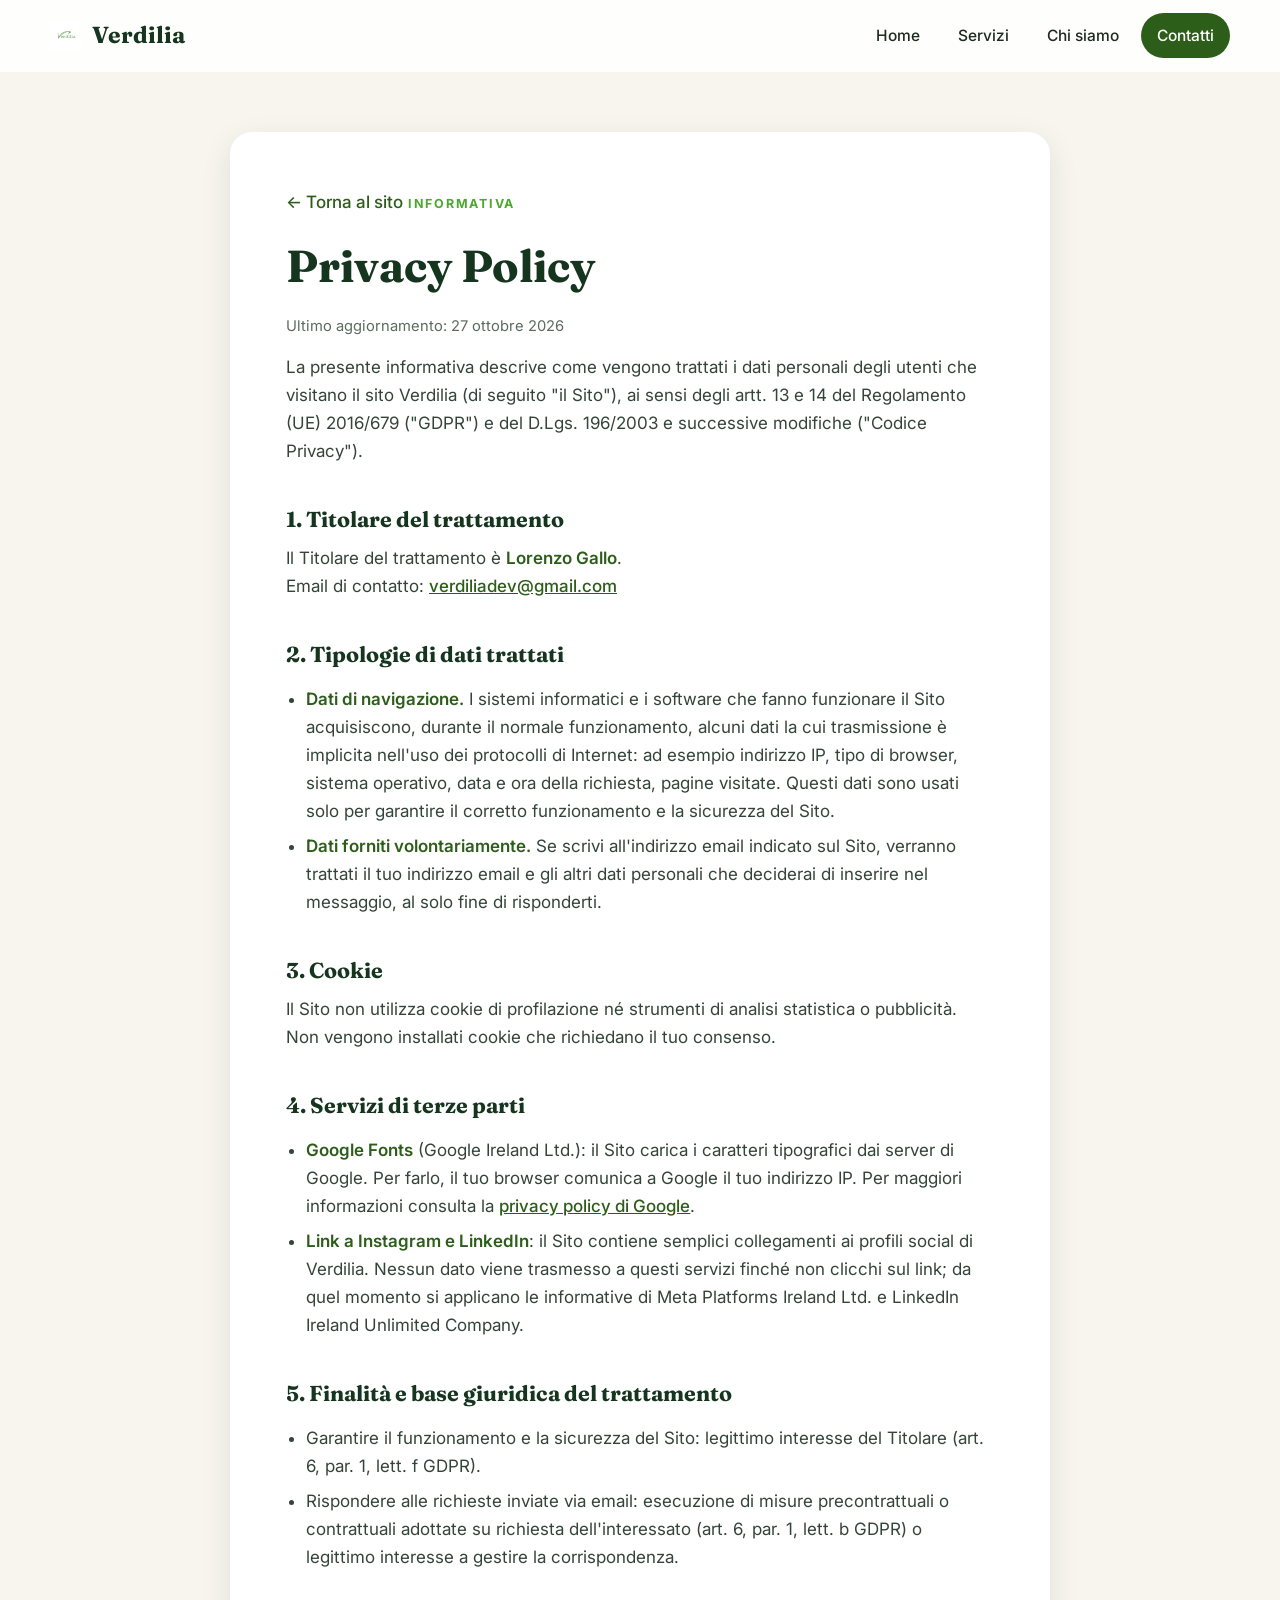
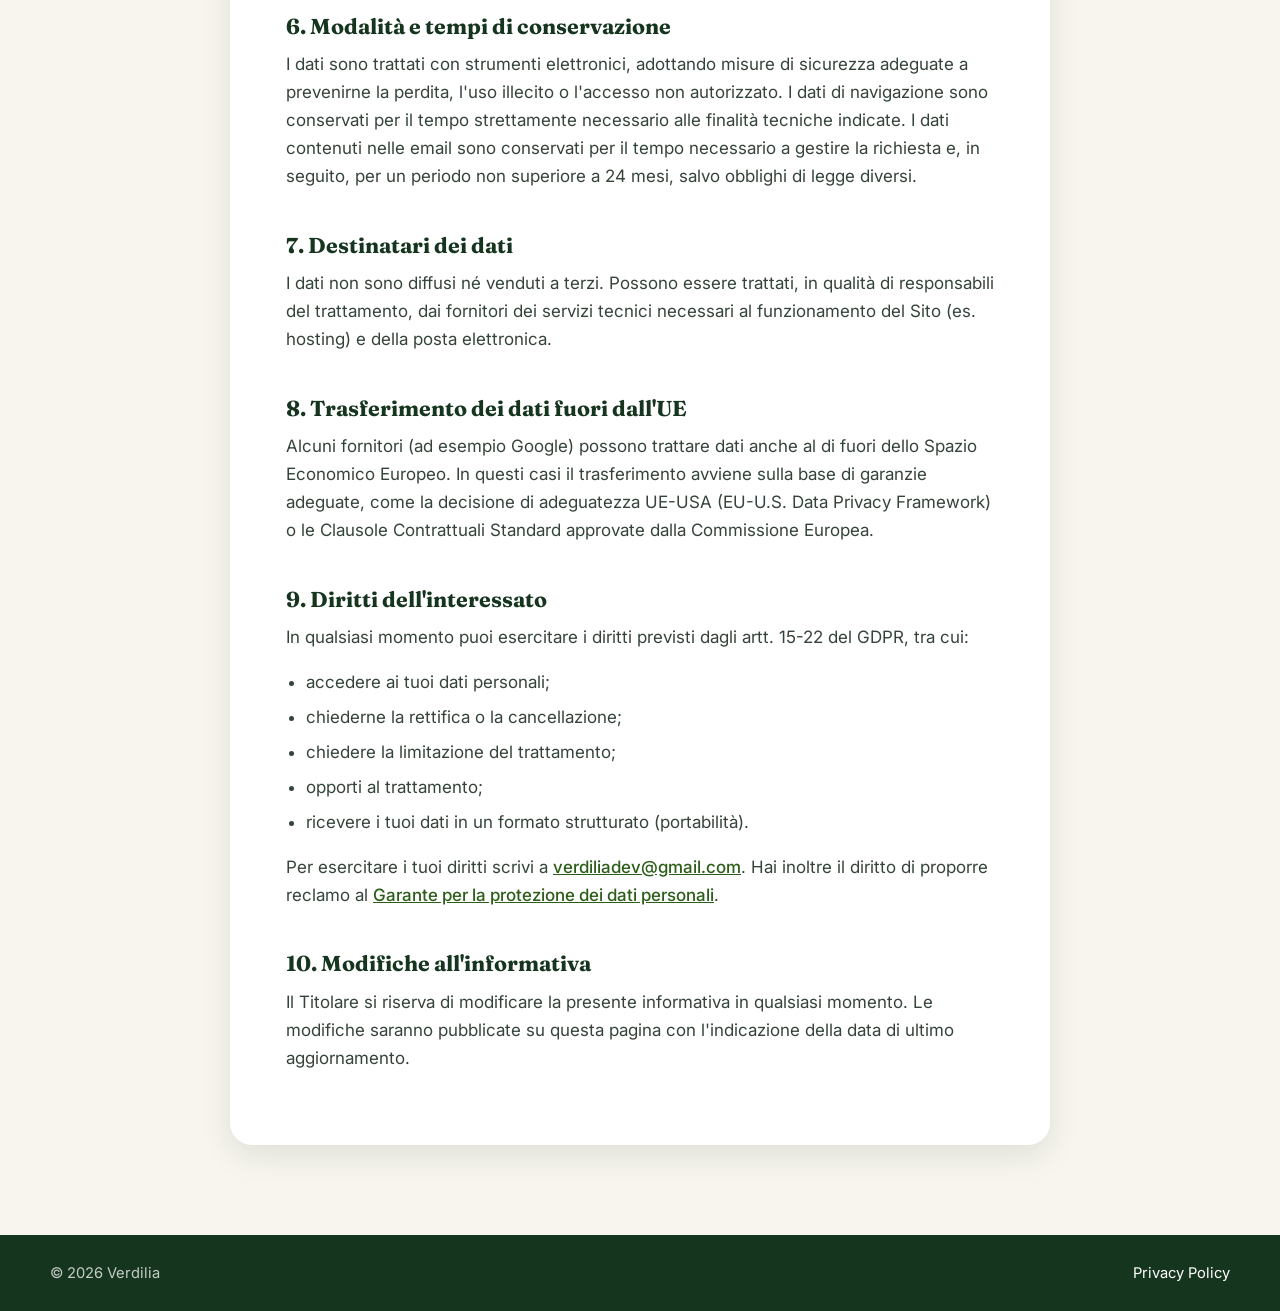
==== privacy-policy.html @ 5f1a3485 "Add files via upload" ====
<!DOCTYPE html>
<html lang="it">
<head>
    <meta charset="UTF-8">
    <meta name="viewport" content="width=device-width, initial-scale=1">
    <title>Privacy Policy — Verdilia</title>
    <meta name="description" content="Informativa sul trattamento dei dati personali del sito Verdilia.">
    <meta name="theme-color" content="#16351f">
    <link rel="icon" href="icon.png" type="image/png">
    <link rel="preconnect" href="https://fonts.googleapis.com">
    <link rel="preconnect" href="https://fonts.gstatic.com" crossorigin>
    <link href="https://fonts.googleapis.com/css2?family=Fraunces:opsz,wght@9..144,500;9..144,700&family=Inter:wght@400;500;600;700&display=swap" rel="stylesheet">
    <link rel="stylesheet" href="styles.css">
</head>
<body>

    <header class="site-header">
        <div class="container nav-wrap">
            <a href="index.html" class="brand">
                <img src="icon.png" alt="" width="32" height="32">
                <span>Verdilia</span>
            </a>
            <button class="nav-toggle" aria-label="Apri il menu" aria-expanded="false" aria-controls="nav">
                <span></span><span></span><span></span>
            </button>
            <nav id="nav" class="nav">
                <a href="index.html#home">Home</a>
                <a href="index.html#services">Servizi</a>
                <a href="index.html#about">Chi siamo</a>
                <a href="index.html#contact" class="nav-cta">Contatti</a>
            </nav>
        </div>
    </header>

    <main class="legal">
        <div class="container">
            <article class="legal-card">
                <a href="index.html" class="back-link">← Torna al sito</a>
                <span class="eyebrow">Informativa</span>
                <h1>Privacy Policy</h1>
                <p class="updated">Ultimo aggiornamento: 27 ottobre 2026</p>

                <p>La presente informativa descrive come vengono trattati i dati personali degli utenti che visitano il sito Verdilia (di seguito "il Sito"), ai sensi degli artt. 13 e 14 del Regolamento (UE) 2016/679 ("GDPR") e del D.Lgs. 196/2003 e successive modifiche ("Codice Privacy").</p>

                <h2>1. Titolare del trattamento</h2>
                <p>Il Titolare del trattamento è <strong>Lorenzo Gallo</strong>.<br>
                Email di contatto: <a href="mailto:verdiliadev@gmail.com">verdiliadev@gmail.com</a></p>

                <h2>2. Tipologie di dati trattati</h2>
                <ul>
                    <li><strong>Dati di navigazione.</strong> I sistemi informatici e i software che fanno funzionare il Sito acquisiscono, durante il normale funzionamento, alcuni dati la cui trasmissione è implicita nell'uso dei protocolli di Internet: ad esempio indirizzo IP, tipo di browser, sistema operativo, data e ora della richiesta, pagine visitate. Questi dati sono usati solo per garantire il corretto funzionamento e la sicurezza del Sito.</li>
                    <li><strong>Dati forniti volontariamente.</strong> Se scrivi all'indirizzo email indicato sul Sito, verranno trattati il tuo indirizzo email e gli altri dati personali che deciderai di inserire nel messaggio, al solo fine di risponderti.</li>
                </ul>

                <h2>3. Cookie</h2>
                <p>Il Sito non utilizza cookie di profilazione né strumenti di analisi statistica o pubblicità. Non vengono installati cookie che richiedano il tuo consenso.</p>

                <h2>4. Servizi di terze parti</h2>
                <ul>
                    <li><strong>Google Fonts</strong> (Google Ireland Ltd.): il Sito carica i caratteri tipografici dai server di Google. Per farlo, il tuo browser comunica a Google il tuo indirizzo IP. Per maggiori informazioni consulta la <a href="https://policies.google.com/privacy?hl=it" target="_blank" rel="noopener">privacy policy di Google</a>.</li>
                    <li><strong>Link a Instagram e LinkedIn</strong>: il Sito contiene semplici collegamenti ai profili social di Verdilia. Nessun dato viene trasmesso a questi servizi finché non clicchi sul link; da quel momento si applicano le informative di Meta Platforms Ireland Ltd. e LinkedIn Ireland Unlimited Company.</li>
                </ul>

                <h2>5. Finalità e base giuridica del trattamento</h2>
                <ul>
                    <li>Garantire il funzionamento e la sicurezza del Sito: legittimo interesse del Titolare (art. 6, par. 1, lett. f GDPR).</li>
                    <li>Rispondere alle richieste inviate via email: esecuzione di misure precontrattuali o contrattuali adottate su richiesta dell'interessato (art. 6, par. 1, lett. b GDPR) o legittimo interesse a gestire la corrispondenza.</li>
                </ul>

                <h2>6. Modalità e tempi di conservazione</h2>
                <p>I dati sono trattati con strumenti elettronici, adottando misure di sicurezza adeguate a prevenirne la perdita, l'uso illecito o l'accesso non autorizzato. I dati di navigazione sono conservati per il tempo strettamente necessario alle finalità tecniche indicate. I dati contenuti nelle email sono conservati per il tempo necessario a gestire la richiesta e, in seguito, per un periodo non superiore a 24 mesi, salvo obblighi di legge diversi.</p>

                <h2>7. Destinatari dei dati</h2>
                <p>I dati non sono diffusi né venduti a terzi. Possono essere trattati, in qualità di responsabili del trattamento, dai fornitori dei servizi tecnici necessari al funzionamento del Sito (es. hosting) e della posta elettronica.</p>

                <h2>8. Trasferimento dei dati fuori dall'UE</h2>
                <p>Alcuni fornitori (ad esempio Google) possono trattare dati anche al di fuori dello Spazio Economico Europeo. In questi casi il trasferimento avviene sulla base di garanzie adeguate, come la decisione di adeguatezza UE-USA (EU-U.S. Data Privacy Framework) o le Clausole Contrattuali Standard approvate dalla Commissione Europea.</p>

                <h2>9. Diritti dell'interessato</h2>
                <p>In qualsiasi momento puoi esercitare i diritti previsti dagli artt. 15-22 del GDPR, tra cui:</p>
                <ul>
                    <li>accedere ai tuoi dati personali;</li>
                    <li>chiederne la rettifica o la cancellazione;</li>
                    <li>chiedere la limitazione del trattamento;</li>
                    <li>opporti al trattamento;</li>
                    <li>ricevere i tuoi dati in un formato strutturato (portabilità).</li>
                </ul>
                <p>Per esercitare i tuoi diritti scrivi a <a href="mailto:verdiliadev@gmail.com">verdiliadev@gmail.com</a>. Hai inoltre il diritto di proporre reclamo al <a href="https://www.garanteprivacy.it" target="_blank" rel="noopener">Garante per la protezione dei dati personali</a>.</p>

                <h2>10. Modifiche all'informativa</h2>
                <p>Il Titolare si riserva di modificare la presente informativa in qualsiasi momento. Le modifiche saranno pubblicate su questa pagina con l'indicazione della data di ultimo aggiornamento.</p>
            </article>
        </div>
    </main>

    <footer class="site-footer">
        <div class="container footer-inner">
            <span>© <span id="year">2026</span> Verdilia</span>
            <a href="privacy-policy.html">Privacy Policy</a>
        </div>
    </footer>

    <script src="script.js"></script>
</body>
</html>
---- styles.css ----
/* ========== Variabili ========== */
:root {
    --green-900: #16351f;
    --green-800: #1f4a2a;
    --green-700: #2c5e19;
    --green-500: #4ea72e;
    --green-100: #e7f2e1;
    --cream: #f7f5ee;
    --ink: #1d2a20;
    --muted: #5b6b5f;
    --white: #ffffff;
    --radius: 18px;
    --shadow: 0 10px 30px rgba(22, 53, 31, 0.10);
    --header-h: 72px;
    --font-head: 'Fraunces', Georgia, serif;
    --font-body: 'Inter', system-ui, -apple-system, 'Segoe UI', Roboto, sans-serif;
}

/* ========== Base ========== */
*, *::before, *::after { box-sizing: border-box; }

html { scroll-behavior: smooth; scroll-padding-top: var(--header-h); }

body {
    margin: 0;
    font-family: var(--font-body);
    font-size: 17px;
    line-height: 1.65;
    color: var(--ink);
    background: var(--white);
    -webkit-font-smoothing: antialiased;
    overflow-x: hidden;
}

img { max-width: 100%; display: block; }

a { color: inherit; }

h1, h2, h3 {
    font-family: var(--font-head);
    line-height: 1.15;
    margin: 0 0 .5em;
    color: var(--green-900);
}

h1 { font-size: clamp(2.4rem, 6vw, 4.2rem); color: var(--white); }
h2 { font-size: clamp(1.8rem, 4vw, 2.6rem); }
h3 { font-size: 1.45rem; }

p { margin: 0 0 1em; }

strong { color: var(--green-700); font-weight: 600; }

.container {
    width: min(1180px, 100% - 32px);
    margin-inline: auto;
}

.eyebrow {
    display: inline-block;
    font-size: .78rem;
    font-weight: 700;
    letter-spacing: .14em;
    text-transform: uppercase;
    color: var(--green-500);
    margin-bottom: .9rem;
}
.eyebrow--light { color: #a8dd8f; }

/* ========== Header ========== */
.site-header {
    position: fixed;
    inset: 0 0 auto 0;
    height: var(--header-h);
    z-index: 100;
    background: rgba(255, 255, 255, 0.85);
    backdrop-filter: blur(12px);
    -webkit-backdrop-filter: blur(12px);
    border-bottom: 1px solid transparent;
    transition: box-shadow .3s, border-color .3s;
}
.site-header.scrolled {
    border-color: rgba(22, 53, 31, .08);
    box-shadow: 0 4px 20px rgba(22, 53, 31, .06);
}

.nav-wrap {
    height: 100%;
    display: flex;
    align-items: center;
    justify-content: space-between;
}

.brand {
    display: flex;
    align-items: center;
    gap: 10px;
    text-decoration: none;
    font-family: var(--font-head);
    font-weight: 700;
    font-size: 1.45rem;
    color: var(--green-900);
}
.brand img { width: 32px; height: 32px; object-fit: contain; }

.nav { display: flex; align-items: center; gap: 6px; }
.nav a {
    text-decoration: none;
    font-weight: 500;
    font-size: .97rem;
    padding: 10px 16px;
    border-radius: 999px;
    color: var(--ink);
    transition: background-color .2s, color .2s;
}
.nav a:hover { background: var(--green-100); color: var(--green-800); }
.nav a.nav-cta { background: var(--green-700); color: var(--white); }
.nav a.nav-cta:hover { background: var(--green-900); }

.nav-toggle {
    display: none;
    width: 44px; height: 44px;
    border: 0; background: transparent;
    cursor: pointer;
    padding: 10px;
}
.nav-toggle span {
    display: block;
    height: 2px;
    background: var(--green-900);
    border-radius: 2px;
    margin: 5px 0;
    transition: transform .3s, opacity .3s;
}
.nav-toggle[aria-expanded="true"] span:nth-child(1) { transform: translateY(7px) rotate(45deg); }
.nav-toggle[aria-expanded="true"] span:nth-child(2) { opacity: 0; }
.nav-toggle[aria-expanded="true"] span:nth-child(3) { transform: translateY(-7px) rotate(-45deg); }

/* ========== Bottoni ========== */
.btn {
    display: inline-block;
    text-decoration: none;
    font-weight: 600;
    padding: 14px 26px;
    border-radius: 999px;
    transition: transform .2s, background-color .2s, color .2s;
}
.btn:hover { transform: translateY(-2px); }
.btn-primary { background: var(--green-500); color: var(--white); }
.btn-primary:hover { background: #439226; }
.btn-ghost { border: 1.5px solid rgba(255,255,255,.6); color: var(--white); }
.btn-ghost:hover { background: rgba(255,255,255,.12); }

/* ========== Hero ========== */
.hero {
    min-height: 100svh;
    padding: calc(var(--header-h) + 40px) 0 60px;
    display: flex;
    align-items: center;
    background:
        linear-gradient(115deg, rgba(14, 38, 20, .92) 0%, rgba(22, 53, 31, .75) 50%, rgba(22, 53, 31, .35) 100%),
        url("background.jpg") center / cover no-repeat;
    color: var(--white);
}
.hero-inner {
    display: grid;
    grid-template-columns: 1.15fr .85fr;
    align-items: center;
    gap: 48px;
}
.hero h1 em { font-style: italic; color: #b9e6a3; }
.lead { font-size: 1.15rem; max-width: 34rem; color: rgba(255,255,255,.88); margin-bottom: 2rem; }
.hero-actions { display: flex; flex-wrap: wrap; gap: 14px; }
.hero-media { display: flex; justify-content: center; }
.phone {
    width: min(320px, 70%);
    filter: drop-shadow(0 30px 50px rgba(0,0,0,.45));
    animation: float 6s ease-in-out infinite;
}
@keyframes float {
    0%, 100% { transform: translateY(0); }
    50% { transform: translateY(-14px); }
}

/* ========== Sezioni ========== */
.section { padding: 110px 0; }
.section--tint { background: var(--cream); }

.section-head { text-align: center; max-width: 720px; margin: 0 auto 64px; }

/* ========== Feature ========== */
.feature {
    display: grid;
    grid-template-columns: .9fr 1.1fr;
    gap: 56px;
    align-items: center;
    background: var(--white);
    border: 1px solid rgba(22, 53, 31, .07);
    border-radius: calc(var(--radius) + 6px);
    box-shadow: var(--shadow);
    padding: 48px;
    margin-bottom: 40px;
}
.feature--reverse .feature-media { order: 2; }
.feature-media {
    background: var(--green-100);
    border-radius: var(--radius);
    padding: 32px;
    display: flex;
    align-items: center;
    justify-content: center;
}
.feature-media img { max-height: 340px; object-fit: contain; }
.feature-num {
    font-family: var(--font-head);
    font-size: 1rem;
    font-weight: 700;
    color: var(--green-500);
    display: block;
    margin-bottom: .4rem;
}
.feature-body p { color: var(--muted); }
.feature-body p strong { color: var(--green-700); }

.checklist {
    list-style: none;
    padding: 0;
    margin: 1.2rem 0 0;
    display: grid;
    grid-template-columns: repeat(2, 1fr);
    gap: 10px 22px;
}
.checklist li {
    position: relative;
    padding-left: 30px;
    font-weight: 500;
    font-size: .97rem;
}
.checklist li::before {
    content: "";
    position: absolute;
    left: 0; top: 4px;
    width: 20px; height: 20px;
    border-radius: 50%;
    background: var(--green-500) url("data:image/svg+xml,%3Csvg xmlns='http://www.w3.org/2000/svg' viewBox='0 0 24 24' fill='none' stroke='white' stroke-width='3.2' stroke-linecap='round' stroke-linejoin='round'%3E%3Cpath d='M5 12.5l4.5 4.5L19 7.5'/%3E%3C/svg%3E") center / 12px no-repeat;
}

/* ========== Team ========== */
.team {
    display: grid;
    grid-template-columns: repeat(3, 1fr);
    gap: 28px;
}
.member {
    background: var(--white);
    border-radius: calc(var(--radius) + 4px);
    overflow: hidden;
    box-shadow: var(--shadow);
    transition: transform .3s, box-shadow .3s;
}
.member:hover { transform: translateY(-6px); box-shadow: 0 18px 40px rgba(22, 53, 31, .16); }
.member img { width: 100%; aspect-ratio: 1 / 1; object-fit: cover; }
.member-body { padding: 24px 26px 28px; }
.member-body h3 { margin-bottom: .35em; }
.member-body p { color: var(--muted); margin: 0; font-size: .97rem; }

/* ========== Contatti ========== */
.contact-card {
    display: grid;
    grid-template-columns: 1.1fr .9fr;
    gap: 48px;
    align-items: center;
    background: linear-gradient(135deg, var(--green-900), var(--green-700));
    color: var(--white);
    border-radius: calc(var(--radius) + 10px);
    padding: 64px;
    box-shadow: 0 24px 60px rgba(22, 53, 31, .25);
}
.contact-card h2 { color: var(--white); }
.contact-card p { color: rgba(255,255,255,.85); margin: 0; }

.contact-info {
    background: rgba(255,255,255,.08);
    border: 1px solid rgba(255,255,255,.15);
    border-radius: var(--radius);
    padding: 28px;
    display: flex;
    flex-direction: column;
    gap: 18px;
}
.contact-row { display: flex; flex-direction: column; gap: 2px; }
.contact-label {
    font-size: .75rem;
    font-weight: 700;
    letter-spacing: .12em;
    text-transform: uppercase;
    color: #a8dd8f;
}
.contact-value { font-size: 1.2rem; font-weight: 600; color: var(--white); text-decoration: none; word-break: break-word; }
a.contact-value:hover { text-decoration: underline; }

.socials { display: flex; gap: 12px; padding-top: 4px; }
.socials a {
    width: 48px; height: 48px;
    border-radius: 12px;
    background: var(--white);
    display: grid;
    place-items: center;
    transition: transform .2s;
}
.socials a:hover { transform: translateY(-3px); }
.socials img { width: 26px; height: 26px; }

/* ========== Footer ========== */
.site-footer {
    background: var(--green-900);
    color: rgba(255,255,255,.75);
    padding: 26px 0;
    font-size: .92rem;
}
.footer-inner { display: flex; justify-content: space-between; align-items: center; flex-wrap: wrap; gap: 12px; }
.site-footer a { color: var(--white); text-decoration: none; }
.site-footer a:hover { text-decoration: underline; }

/* ========== Animazioni ========== */
.reveal {
    opacity: 0;
    transform: translateY(28px);
    transition: opacity .8s ease, transform .8s ease;
}
.reveal.visible { opacity: 1; transform: none; }

@media (prefers-reduced-motion: reduce) {
    html { scroll-behavior: auto; }
    .reveal { opacity: 1; transform: none; transition: none; }
    .phone { animation: none; }
}

/* ========== Pagina legale ========== */
.legal { padding: calc(var(--header-h) + 60px) 0 90px; background: var(--cream); }
.legal-card {
    background: var(--white);
    max-width: 820px;
    margin-inline: auto;
    border-radius: calc(var(--radius) + 4px);
    box-shadow: var(--shadow);
    padding: 56px;
}
.legal h1 { color: var(--green-900); font-size: clamp(2rem, 5vw, 2.8rem); }
.legal h2 { font-size: 1.35rem; margin-top: 2em; }
.legal p, .legal li { color: #34443a; }
.legal ul { padding-left: 1.2em; }
.legal li { margin-bottom: .4em; }
.legal a { color: var(--green-700); font-weight: 500; }
.legal .updated { color: var(--muted); font-size: .92rem; }
.back-link { display: inline-block; margin-bottom: 24px; text-decoration: none; color: var(--green-700); font-weight: 600; }

/* ========== Responsive ========== */
@media (max-width: 1000px) {
    .hero-inner { grid-template-columns: 1fr; text-align: center; }
    .lead { margin-inline: auto; }
    .hero-actions { justify-content: center; }
    .phone { width: min(260px, 60%); }

    .feature, .feature--reverse { grid-template-columns: 1fr; padding: 32px; gap: 32px; }
    .feature--reverse .feature-media { order: 0; }

    .team { grid-template-columns: repeat(2, 1fr); }
    .contact-card { grid-template-columns: 1fr; padding: 44px; }
}

@media (max-width: 760px) {
    .nav-toggle { display: block; }
    .nav {
        position: absolute;
        top: var(--header-h);
        left: 0; right: 0;
        flex-direction: column;
        align-items: stretch;
        gap: 4px;
        padding: 12px 16px 20px;
        background: var(--white);
        box-shadow: 0 16px 30px rgba(22, 53, 31, .12);
        transform: translateY(-12px);
        opacity: 0;
        pointer-events: none;
        transition: opacity .25s, transform .25s;
    }
    .nav.open { opacity: 1; transform: none; pointer-events: auto; }
    .nav a { padding: 14px 16px; border-radius: 12px; }
    .nav a.nav-cta { text-align: center; }

    .section { padding: 80px 0; }
    .section-head { margin-bottom: 44px; }
    .feature, .feature--reverse { padding: 22px; }
    .feature-media { padding: 22px; }
    .checklist { grid-template-columns: 1fr; }
    .team { grid-template-columns: 1fr; }
    .contact-card { padding: 32px 22px; }
    .legal-card { padding: 32px 22px; }
}
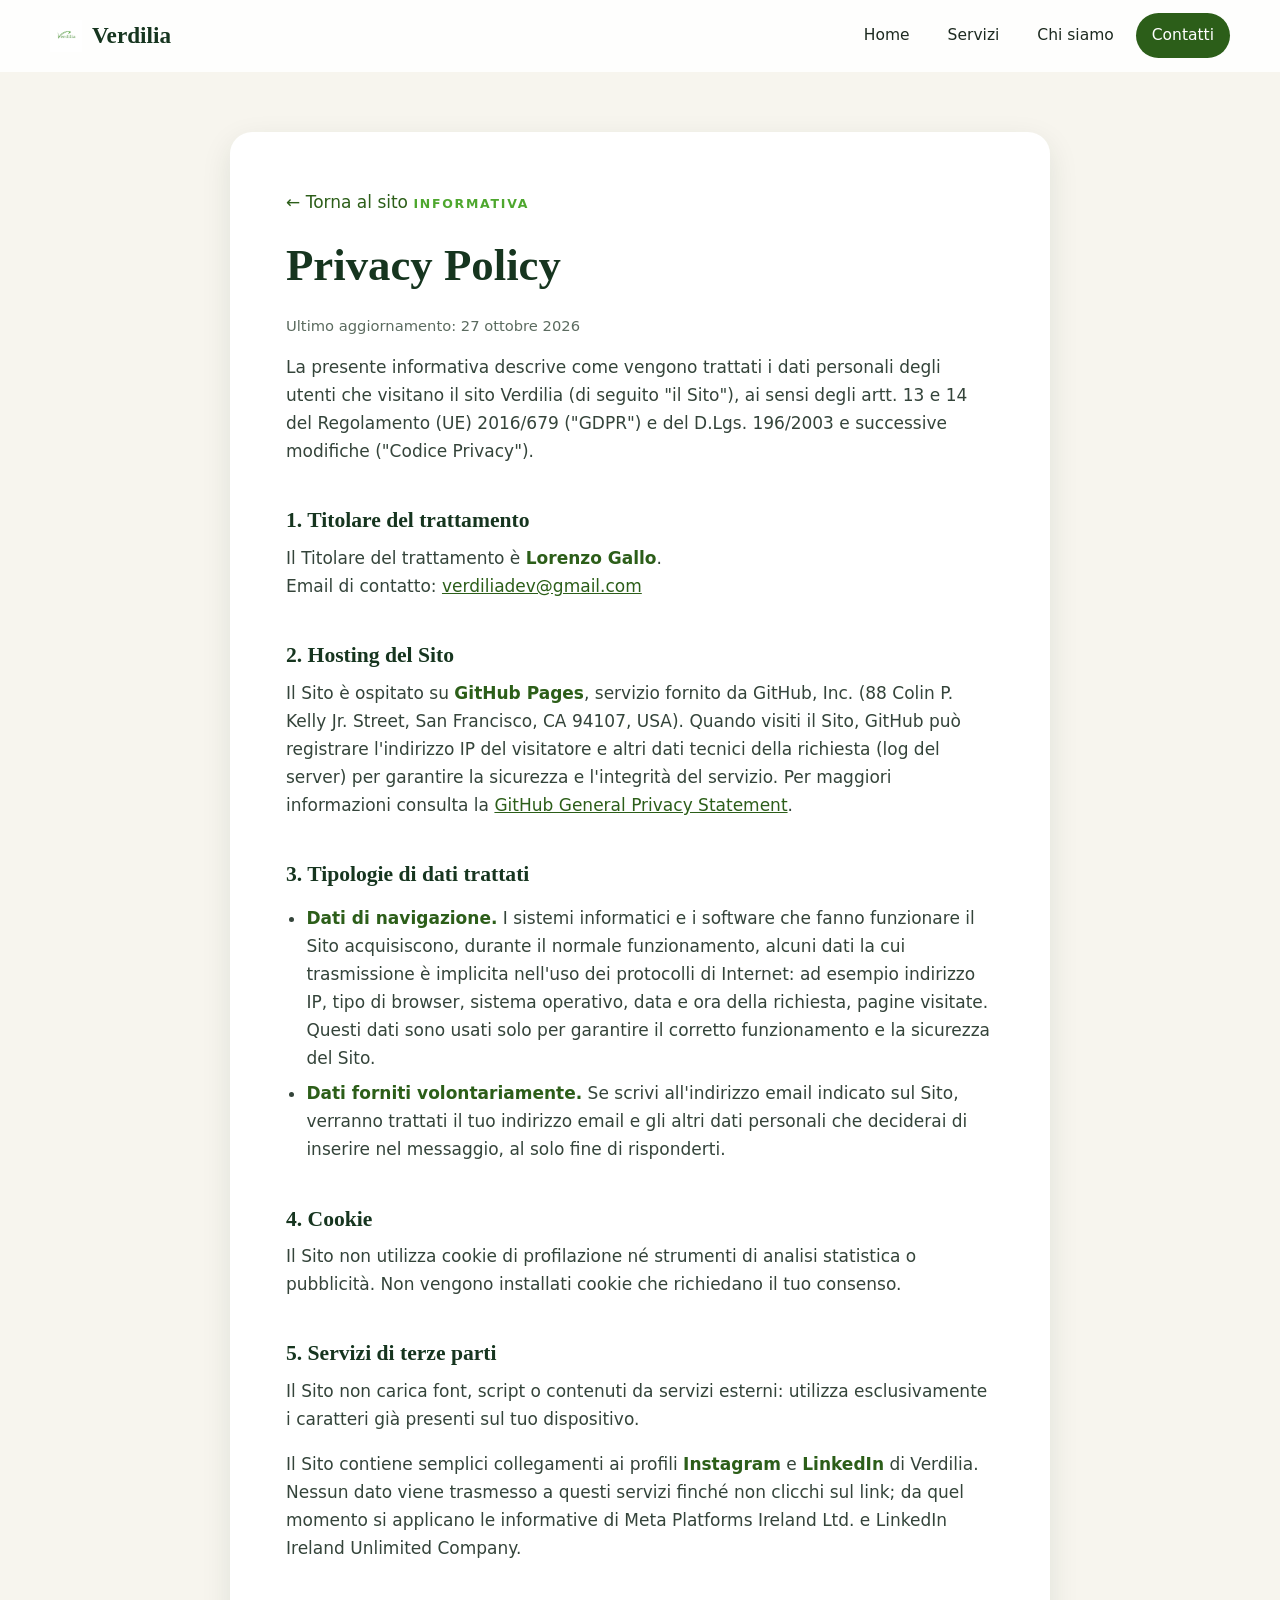
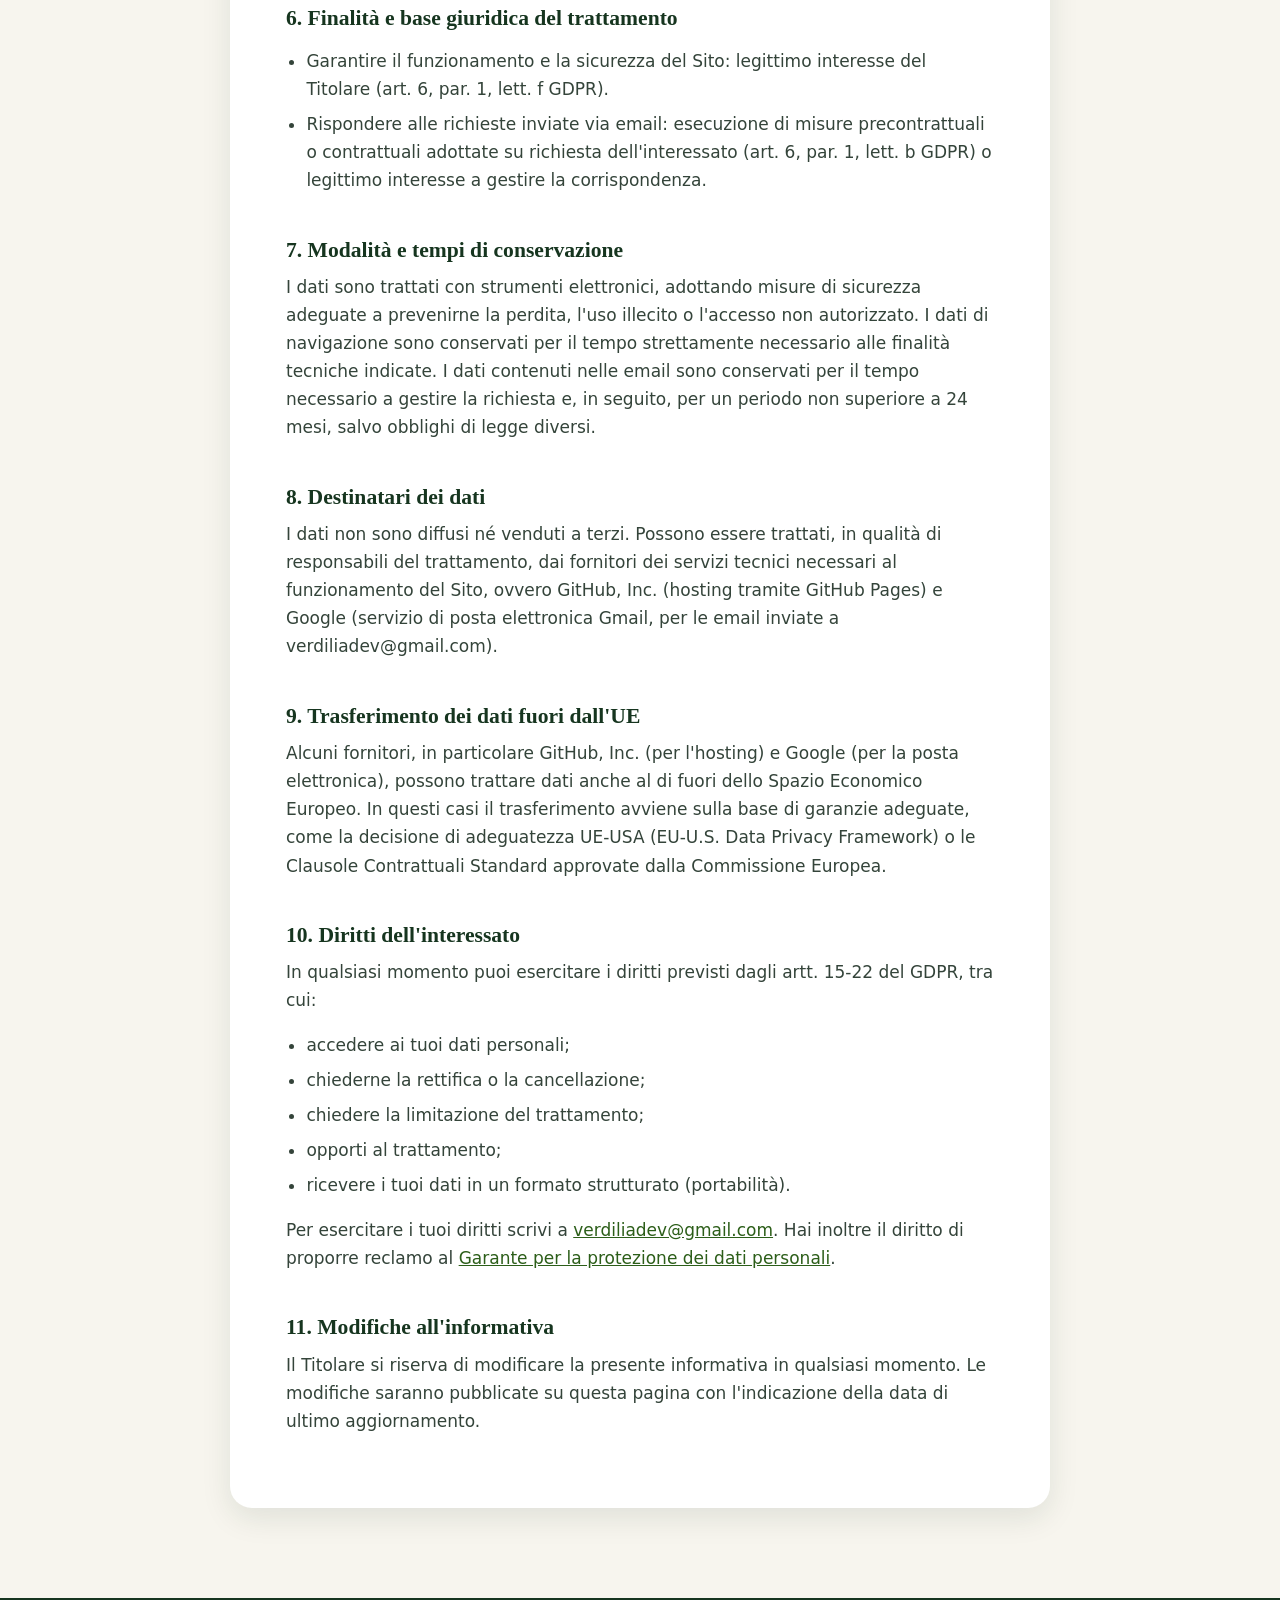
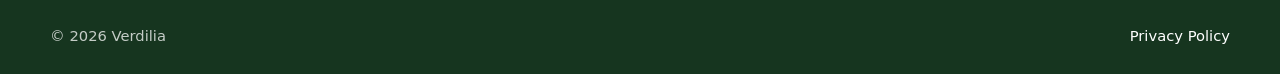
==== commit ef092dca: "Add files via upload" ====
--- a/privacy-policy.html
+++ b/privacy-policy.html
@@ -7,9 +7,6 @@
     <meta name="description" content="Informativa sul trattamento dei dati personali del sito Verdilia.">
     <meta name="theme-color" content="#16351f">
     <link rel="icon" href="icon.png" type="image/png">
-    <link rel="preconnect" href="https://fonts.googleapis.com">
-    <link rel="preconnect" href="https://fonts.gstatic.com" crossorigin>
-    <link href="https://fonts.googleapis.com/css2?family=Fraunces:opsz,wght@9..144,500;9..144,700&family=Inter:wght@400;500;600;700&display=swap" rel="stylesheet">
     <link rel="stylesheet" href="styles.css">
 </head>
 <body>
@@ -46,37 +43,38 @@
                 <p>Il Titolare del trattamento è <strong>Lorenzo Gallo</strong>.<br>
                 Email di contatto: <a href="mailto:verdiliadev@gmail.com">verdiliadev@gmail.com</a></p>
 
-                <h2>2. Tipologie di dati trattati</h2>
+                <h2>2. Hosting del Sito</h2>
+                <p>Il Sito è ospitato su <strong>GitHub Pages</strong>, servizio fornito da GitHub, Inc. (88 Colin P. Kelly Jr. Street, San Francisco, CA 94107, USA). Quando visiti il Sito, GitHub può registrare l'indirizzo IP del visitatore e altri dati tecnici della richiesta (log del server) per garantire la sicurezza e l'integrità del servizio. Per maggiori informazioni consulta la <a href="https://docs.github.com/it/site-policy/privacy-policies/github-general-privacy-statement" target="_blank" rel="noopener">GitHub General Privacy Statement</a>.</p>
+
+                <h2>3. Tipologie di dati trattati</h2>
                 <ul>
                     <li><strong>Dati di navigazione.</strong> I sistemi informatici e i software che fanno funzionare il Sito acquisiscono, durante il normale funzionamento, alcuni dati la cui trasmissione è implicita nell'uso dei protocolli di Internet: ad esempio indirizzo IP, tipo di browser, sistema operativo, data e ora della richiesta, pagine visitate. Questi dati sono usati solo per garantire il corretto funzionamento e la sicurezza del Sito.</li>
                     <li><strong>Dati forniti volontariamente.</strong> Se scrivi all'indirizzo email indicato sul Sito, verranno trattati il tuo indirizzo email e gli altri dati personali che deciderai di inserire nel messaggio, al solo fine di risponderti.</li>
                 </ul>
 
-                <h2>3. Cookie</h2>
+                <h2>4. Cookie</h2>
                 <p>Il Sito non utilizza cookie di profilazione né strumenti di analisi statistica o pubblicità. Non vengono installati cookie che richiedano il tuo consenso.</p>
 
-                <h2>4. Servizi di terze parti</h2>
-                <ul>
-                    <li><strong>Google Fonts</strong> (Google Ireland Ltd.): il Sito carica i caratteri tipografici dai server di Google. Per farlo, il tuo browser comunica a Google il tuo indirizzo IP. Per maggiori informazioni consulta la <a href="https://policies.google.com/privacy?hl=it" target="_blank" rel="noopener">privacy policy di Google</a>.</li>
-                    <li><strong>Link a Instagram e LinkedIn</strong>: il Sito contiene semplici collegamenti ai profili social di Verdilia. Nessun dato viene trasmesso a questi servizi finché non clicchi sul link; da quel momento si applicano le informative di Meta Platforms Ireland Ltd. e LinkedIn Ireland Unlimited Company.</li>
-                </ul>
+                <h2>5. Servizi di terze parti</h2>
+                <p>Il Sito non carica font, script o contenuti da servizi esterni: utilizza esclusivamente i caratteri già presenti sul tuo dispositivo.</p>
+                <p>Il Sito contiene semplici collegamenti ai profili <strong>Instagram</strong> e <strong>LinkedIn</strong> di Verdilia. Nessun dato viene trasmesso a questi servizi finché non clicchi sul link; da quel momento si applicano le informative di Meta Platforms Ireland Ltd. e LinkedIn Ireland Unlimited Company.</p>
 
-                <h2>5. Finalità e base giuridica del trattamento</h2>
+                <h2>6. Finalità e base giuridica del trattamento</h2>
                 <ul>
                     <li>Garantire il funzionamento e la sicurezza del Sito: legittimo interesse del Titolare (art. 6, par. 1, lett. f GDPR).</li>
                     <li>Rispondere alle richieste inviate via email: esecuzione di misure precontrattuali o contrattuali adottate su richiesta dell'interessato (art. 6, par. 1, lett. b GDPR) o legittimo interesse a gestire la corrispondenza.</li>
                 </ul>
 
-                <h2>6. Modalità e tempi di conservazione</h2>
+                <h2>7. Modalità e tempi di conservazione</h2>
                 <p>I dati sono trattati con strumenti elettronici, adottando misure di sicurezza adeguate a prevenirne la perdita, l'uso illecito o l'accesso non autorizzato. I dati di navigazione sono conservati per il tempo strettamente necessario alle finalità tecniche indicate. I dati contenuti nelle email sono conservati per il tempo necessario a gestire la richiesta e, in seguito, per un periodo non superiore a 24 mesi, salvo obblighi di legge diversi.</p>
 
-                <h2>7. Destinatari dei dati</h2>
-                <p>I dati non sono diffusi né venduti a terzi. Possono essere trattati, in qualità di responsabili del trattamento, dai fornitori dei servizi tecnici necessari al funzionamento del Sito (es. hosting) e della posta elettronica.</p>
+                <h2>8. Destinatari dei dati</h2>
+                <p>I dati non sono diffusi né venduti a terzi. Possono essere trattati, in qualità di responsabili del trattamento, dai fornitori dei servizi tecnici necessari al funzionamento del Sito, ovvero GitHub, Inc. (hosting tramite GitHub Pages) e Google (servizio di posta elettronica Gmail, per le email inviate a verdiliadev@gmail.com).</p>
 
-                <h2>8. Trasferimento dei dati fuori dall'UE</h2>
-                <p>Alcuni fornitori (ad esempio Google) possono trattare dati anche al di fuori dello Spazio Economico Europeo. In questi casi il trasferimento avviene sulla base di garanzie adeguate, come la decisione di adeguatezza UE-USA (EU-U.S. Data Privacy Framework) o le Clausole Contrattuali Standard approvate dalla Commissione Europea.</p>
+                <h2>9. Trasferimento dei dati fuori dall'UE</h2>
+                <p>Alcuni fornitori, in particolare GitHub, Inc. (per l'hosting) e Google (per la posta elettronica), possono trattare dati anche al di fuori dello Spazio Economico Europeo. In questi casi il trasferimento avviene sulla base di garanzie adeguate, come la decisione di adeguatezza UE-USA (EU-U.S. Data Privacy Framework) o le Clausole Contrattuali Standard approvate dalla Commissione Europea.</p>
 
-                <h2>9. Diritti dell'interessato</h2>
+                <h2>10. Diritti dell'interessato</h2>
                 <p>In qualsiasi momento puoi esercitare i diritti previsti dagli artt. 15-22 del GDPR, tra cui:</p>
                 <ul>
                     <li>accedere ai tuoi dati personali;</li>
@@ -87,7 +85,7 @@
                 </ul>
                 <p>Per esercitare i tuoi diritti scrivi a <a href="mailto:verdiliadev@gmail.com">verdiliadev@gmail.com</a>. Hai inoltre il diritto di proporre reclamo al <a href="https://www.garanteprivacy.it" target="_blank" rel="noopener">Garante per la protezione dei dati personali</a>.</p>
 
-                <h2>10. Modifiche all'informativa</h2>
+                <h2>11. Modifiche all'informativa</h2>
                 <p>Il Titolare si riserva di modificare la presente informativa in qualsiasi momento. Le modifiche saranno pubblicate su questa pagina con l'indicazione della data di ultimo aggiornamento.</p>
             </article>
         </div>
--- a/styles.css
+++ b/styles.css
@@ -12,8 +12,9 @@
     --radius: 18px;
     --shadow: 0 10px 30px rgba(22, 53, 31, 0.10);
     --header-h: 72px;
-    --font-head: 'Fraunces', Georgia, serif;
-    --font-body: 'Inter', system-ui, -apple-system, 'Segoe UI', Roboto, sans-serif;
+    /* Font di sistema: nessuna richiesta a server esterni */
+    --font-head: 'Iowan Old Style', 'Palatino Linotype', Palatino, 'Book Antiqua', 'URW Palladio L', Georgia, serif;
+    --font-body: system-ui, -apple-system, BlinkMacSystemFont, 'Segoe UI', Roboto, 'Helvetica Neue', Arial, sans-serif;
 }
 
 /* ========== Base ========== */
